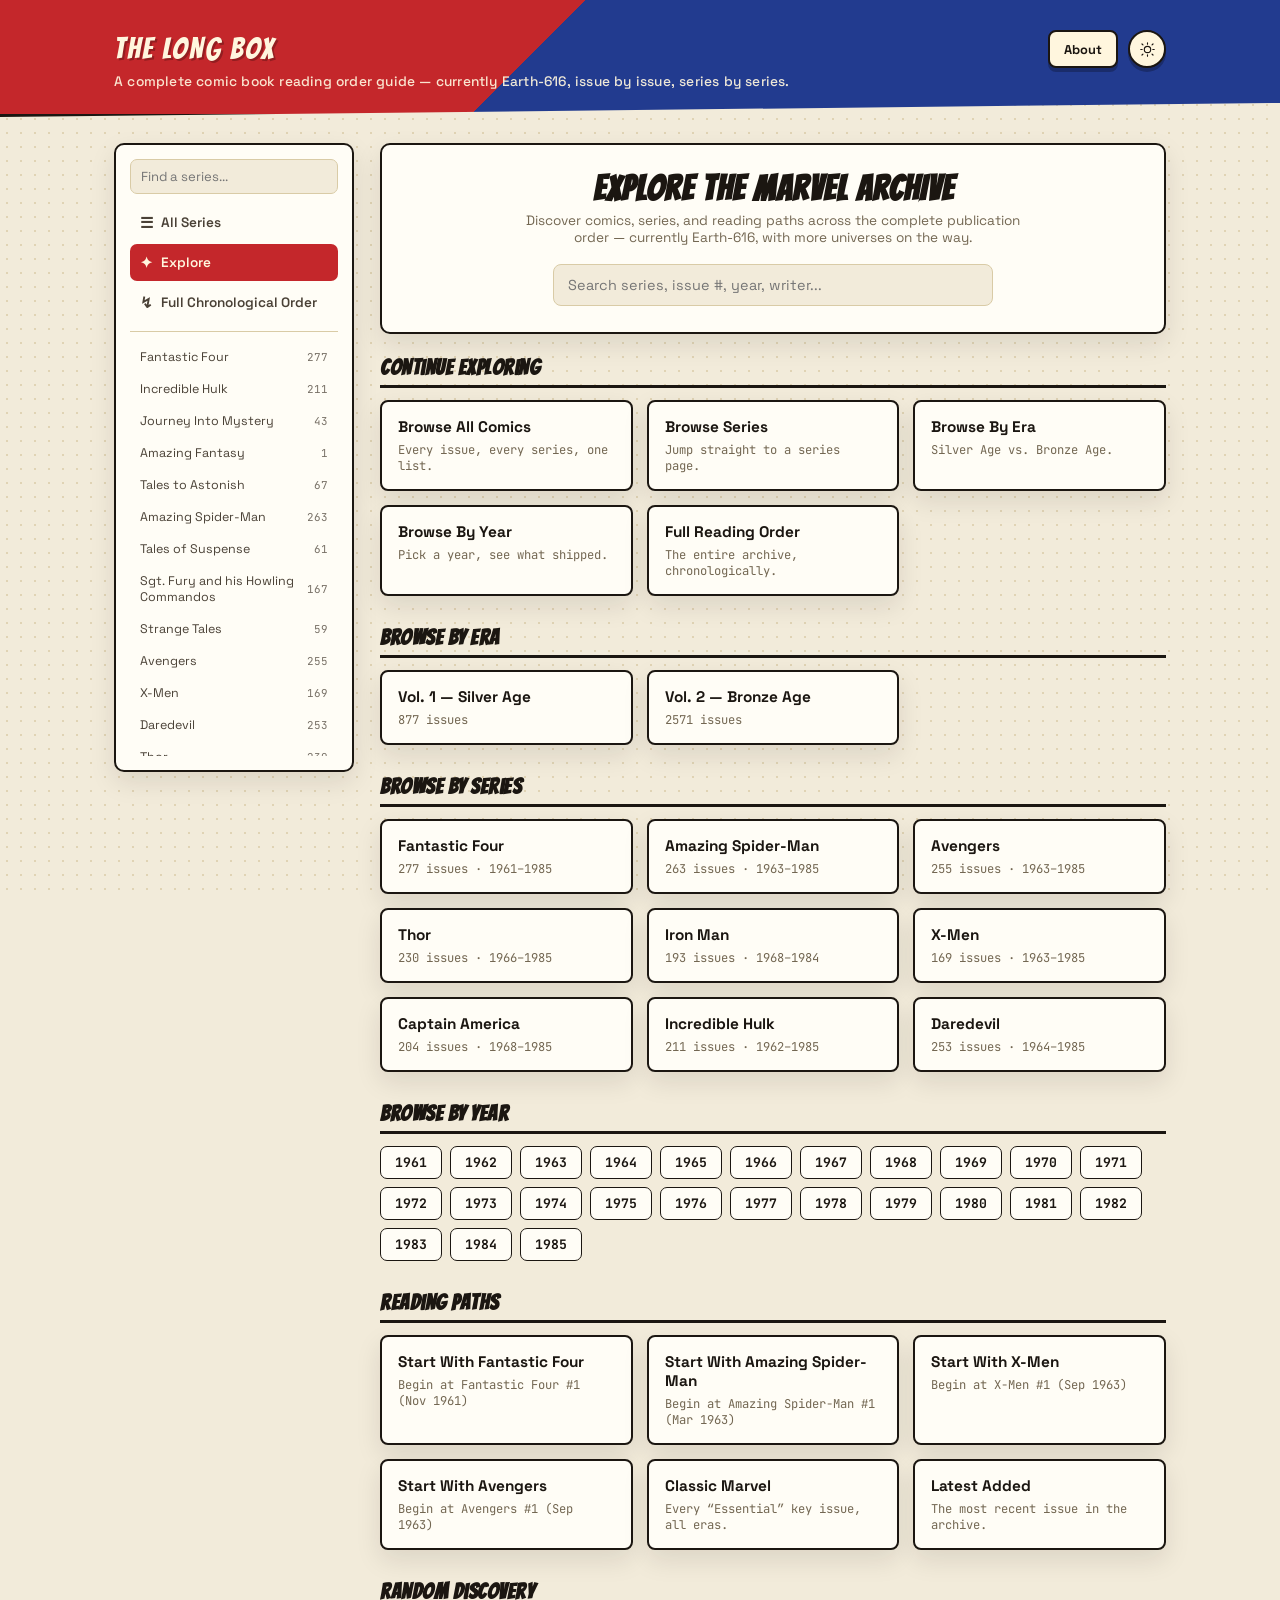
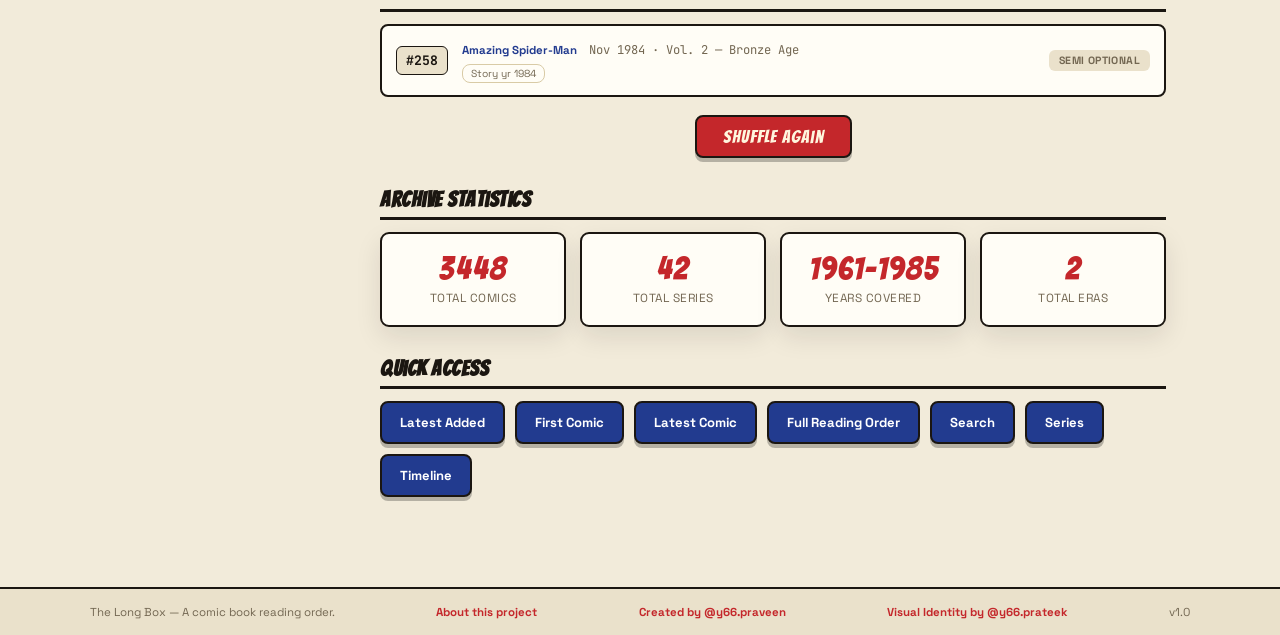
==== index.html @ dbb51177 "Initial commit - Theta site for Netlify" ====
<!DOCTYPE html>
<html lang="en">
<head>
<meta charset="UTF-8">
<meta name="viewport" content="width=device-width, initial-scale=1.0">

<meta name="theme-color" content="#C4272B" media="(prefers-color-scheme: light)">
<meta name="theme-color" content="#15110D" media="(prefers-color-scheme: dark)">

<title>The Long Box — Complete Marvel Comics Reading Order Guide</title>
<meta name="description" content="The Long Box is a free, publication-order comic book reading guide. Currently covering Marvel's Earth-616 — every issue of every series from Fantastic Four #1 (1961) through Secret Wars (1985) — with more universes and eras planned.">
<meta name="keywords" content="Marvel reading order, comic book reading order, Earth-616, Marvel reading guide, comic book guide, Marvel timeline, publication order, comic chronology, Marvel events, classic Marvel comics">
<!-- TODO once deployed: replace https://example.com with your real Cloudflare Pages
     domain in the 3 places below (canonical, og:image, JSON-LD url). Everything else
     on the page updates itself automatically -- these 3 are the only hardcoded ones,
     because search engines and link-preview bots read them without running JS. -->
<link rel="canonical" id="canonicalLink" href="https://thelongbox.pages.dev/">

<meta property="og:type" content="website">
<meta property="og:title" content="The Long Box — Complete Marvel Comics Reading Order">
<meta property="og:description" content="A complete comic book reading guide, in real publication order — currently Marvel's Earth-616, from Fantastic Four #1 to Secret Wars, with more to come.">
<meta property="og:image" content="https://thelongbox.pages.dev/social-preview.png">
<meta property="og:url" content="https://thelongbox.pages.dev/">
<meta property="og:site_name" content="The Long Box">
<meta property="og:locale" content="en_US">

<meta name="twitter:card" content="summary_large_image">
<meta name="twitter:title" content="The Long Box — Complete Marvel Comics Reading Order">
<meta name="twitter:description" content="A complete comic book reading guide, in real publication order — currently Marvel's Earth-616, from Fantastic Four #1 to Secret Wars, with more to come.">
<meta name="twitter:image" content="https://thelongbox.pages.dev/social-preview.png">

<link rel="icon" type="image/x-icon" href="/favicon.ico">

<script type="application/ld+json" id="jsonld-website">
{
  "@context": "https://schema.org",
  "@type": "WebSite",
  "name": "The Long Box",
  "alternateName": "616 Archive",
  "description": "A publication-order comic book reading guide, currently covering Marvel's Earth-616.",
  "url": "https://thelongbox.pages.dev/"
}
</script>

<link rel="preconnect" href="https://fonts.googleapis.com">
<link rel="preconnect" href="https://fonts.gstatic.com" crossorigin>
<link href="https://fonts.googleapis.com/css2?family=Bangers&family=Space+Grotesk:wght@400;500;600;700&family=JetBrains+Mono:wght@400;500;700&display=swap" rel="stylesheet">
<link rel="stylesheet" href="/style.css">
<script>
(function () {
  try {
    var saved = localStorage.getItem("archive616_theme");
    var theme = saved === "dark" || saved === "light"
      ? saved
      : (window.matchMedia && window.matchMedia("(prefers-color-scheme: dark)").matches ? "dark" : "light");
    if (theme === "dark") document.documentElement.setAttribute("data-theme", "dark");
  } catch (e) {}
})();
</script>
</head>
<body>

<div class="halftone-layer" aria-hidden="true"></div>

<header class="site-header">
  <div class="header-inner">
    <a href="/" class="brand" data-link>
      <span class="brand-word">THE LONG BOX</span>
    </a>
    <p class="tagline">A complete comic book reading order guide — currently Earth-616, issue by issue, series by series.</p>
    <div class="header-actions">
      <a href="/about" class="about-btn" data-link title="About this project">About</a>
      <button id="themeToggle" class="theme-toggle" type="button" aria-label="Toggle dark mode" title="Toggle dark mode">
        <svg class="icon-sun" viewBox="0 0 24 24" fill="none" xmlns="http://www.w3.org/2000/svg">
          <circle cx="12" cy="12" r="4.5" stroke="currentColor" stroke-width="1.6"/>
          <path d="M12 2.5V4.5M12 19.5V21.5M4.5 12H2.5M21.5 12H19.5M5.6 5.6L4.2 4.2M19.8 19.8L18.4 18.4M18.4 5.6L19.8 4.2M4.2 19.8L5.6 18.4" stroke="currentColor" stroke-width="1.6" stroke-linecap="round"/>
        </svg>
        <svg class="icon-moon" viewBox="0 0 24 24" fill="none" xmlns="http://www.w3.org/2000/svg">
          <path d="M20 14.5A8.5 8.5 0 1 1 9.5 4a7 7 0 0 0 10.5 10.5Z" stroke="currentColor" stroke-width="1.6" stroke-linejoin="round"/>
        </svg>
      </button>
      <button id="menuToggle" class="menu-toggle" type="button" aria-label="Open series navigation" aria-controls="seriesNav" aria-expanded="false">
        <span></span><span></span><span></span>
      </button>
    </div>
  </div>
</header>

<div class="app-shell">
  <nav class="series-nav" id="seriesNav">
    <div class="nav-search">
      <input type="text" id="navSearch" placeholder="Find a series...">
    </div>
    <a href="/browse" class="nav-link nav-home" id="navHome" data-link>
      <span class="nav-icon">&#9776;</span> All Series
    </a>
    <a href="/" class="nav-link nav-explore" id="navExplore" data-link>
      <span class="nav-icon">&#10022;</span> Explore
    </a>
    <a href="/all" class="nav-link nav-chrono" id="navChrono" data-link>
      <span class="nav-icon">&#8623;</span> Full Chronological Order
    </a>
    <div class="nav-divider"></div>
    <div class="nav-series-list" id="navSeriesList"></div>
  </nav>

  <main class="page-area" id="pageArea">
    <!-- Views render here -->
  </main>
</div>

<button id="scrollTopBtn" class="scroll-top-btn" title="Back to top">&uarr;</button>

<div class="modal-overlay" id="modalOverlay">
  <div class="modal-box">
    <button class="modal-close" id="modalClose" aria-label="Close">&times;</button>
    <div class="modal-burst" id="modalBurst"></div>
    <div class="modal-content">
      <span class="modal-series" id="modalSeries"></span>
      <h2 id="modalTitle"></h2>
      <div class="modal-summary" id="modalSummary"></div>
      <div class="modal-meta-grid" id="modalMetaGrid"></div>
      <div class="modal-tags" id="modalTags"></div>
    </div>
    <div class="modal-nav">
      <button class="modal-nav-btn" id="modalPrev" aria-label="Previous issue">&larr; Prev</button>
      <button class="modal-nav-btn" id="modalNext" aria-label="Next issue">Next &rarr;</button>
    </div>
  </div>
</div>

<footer class="site-footer">
  <div class="footer-inner">
    <span>The Long Box — A comic book reading order.</span>
    <a href="/about">About this project</a>
    <a href="https://www.instagram.com/y66.praveen/" target="_blank" rel="noopener">
      Created by @y66.praveen
    </a>
    <a href="https://www.instagram.com/y66.prateek/" target="_blank" rel="noopener">
      Visual Identity by @y66.prateek
    </a>
    <span class="footer-dim">v1.0</span>
  </div>
</footer>

<script src="/data.js"></script>
<script src="/enrichment.js"></script>
<script src="/seo.js"></script>
<script src="/script.js"></script>
<!-- Cloudflare Web Analytics -->
 <script type='module' src='https://static.cloudflareinsights.com/beacon.min.js' data-cf-beacon='{"token": "ceadc374beae4805a41a03b16fdb3e77"}'></script>
<!-- End Cloudflare Web Analytics -->
</body>
</html>
---- style.css ----
:root {
  --paper: #F2EBDA;
  --paper-alt: #EAE1CB;
  --card: #FFFDF6;
  --ink: #1B1611;
  --ink-soft: #4A4136;
  --text-dim: #736752;
  --red: #C4272B;
  --red-soft: rgba(196,39,43,0.12);
  --blue: #223B8F;
  --blue-soft: rgba(34,59,143,0.10);
  --gold: #DDA02E;
  --gold-soft: rgba(221,160,46,0.16);
  --border: #D9CBA6;
  --border-strong: #1B1611;
  --done: #2E7D4F;
  --ease: cubic-bezier(0.16, 1, 0.3, 1);
  --shadow: 0 10px 26px rgba(27,22,17,0.10);
  --font-display: "Bangers", cursive;
  --font-body: "Space Grotesk", sans-serif;
  --font-mono: "JetBrains Mono", monospace;
}

[data-theme="dark"] {
  --paper: #15110D;
  --paper-alt: #1C1712;
  --card: #201A14;
  --ink: #F1E9D6;
  --ink-soft: #CBBFA6;
  --text-dim: #93876F;
  --red: #E85559;
  --red-soft: rgba(232,85,89,0.14);
  --blue: #6E8AE8;
  --blue-soft: rgba(110,138,232,0.14);
  --gold: #F0BE5A;
  --gold-soft: rgba(240,190,90,0.16);
  --border: rgba(230,213,175,0.16);
  --border-strong: #F1E9D6;
  --done: #4CAF74;
  --shadow: 0 14px 34px rgba(0,0,0,0.4);
}

* { box-sizing: border-box; }
html { scroll-behavior: smooth; }
body {
  margin: 0;
  font-family: var(--font-body);
  background: var(--paper);
  color: var(--ink);
  min-height: 100vh;
  position: relative;
  overflow-x: hidden;
  transition: background-color 0.25s ease, color 0.25s ease;
}

/* Halftone dot texture overlay */
.halftone-layer {
  position: fixed;
  inset: 0;
  z-index: -1;
  pointer-events: none;
  opacity: 0.5;
  background-image: radial-gradient(circle, var(--border) 1px, transparent 1.2px);
  background-size: 14px 14px;
  mix-blend-mode: multiply;
}
[data-theme="dark"] .halftone-layer { mix-blend-mode: screen; opacity: 0.06; }

/* ---------------- Header ---------------- */
.site-header {
  position: relative;
  border-bottom: 3px solid var(--border-strong);
  background:
    linear-gradient(135deg, var(--red) 0%, var(--red) 42%, var(--blue) 42%, var(--blue) 100%);
  clip-path: polygon(0 0, 100% 0, 100% 88%, 0 100%);
  padding-bottom: 14px;
}
.header-inner {
  max-width: 1100px;
  margin: 0 auto;
  padding: 30px 24px 10px;
  display: flex;
  align-items: center;
  flex-wrap: wrap;
  gap: 4px 18px;
  position: relative;
}
.brand {
  display: flex;
  align-items: center;
  gap: 12px;
  text-decoration: none;
  line-height: 1;
  order: 1;
}
.brand-word {
  font-family: var(--font-display);
  font-size: 1.9rem;
  color: #FFF6DE;
  letter-spacing: 2px;
  text-shadow: 2px 2px 0 rgba(0,0,0,0.25);
}
.tagline {
  flex-basis: 100%;
  color: #FFF6DE;
  opacity: 0.92;
  font-size: 0.86rem;
  font-weight: 500;
  margin: 0;
  letter-spacing: 0.2px;
  order: 3;
}
.header-actions {
  display: flex;
  align-items: center;
  gap: 10px;
  margin-left: auto;
  order: 2;
}
.about-btn {
  font-family: var(--font-body);
  font-weight: 700;
  font-size: 0.8rem;
  color: #1B1611;
  background: #FFF6DE;
  border: 2px solid var(--border-strong);
  padding: 0 14px;
  height: 38px;
  display: flex;
  align-items: center;
  border-radius: 8px;
  text-decoration: none;
  box-shadow: 0 4px 0 rgba(0,0,0,0.25);
  transition: transform 0.15s var(--ease);
  white-space: nowrap;
}
.about-btn:hover { transform: translateY(-2px); }
.theme-toggle {
  width: 38px;
  height: 38px;
  border-radius: 50%;
  background: #FFF6DE;
  border: 2px solid var(--border-strong);
  color: #1B1611;
  display: flex;
  align-items: center;
  justify-content: center;
  cursor: pointer;
  box-shadow: 0 4px 0 rgba(0,0,0,0.25);
  transition: transform 0.15s var(--ease);
  flex-shrink: 0;
}
.theme-toggle:hover { transform: translateY(-2px); }
.theme-toggle:active { transform: translateY(1px); box-shadow: 0 2px 0 rgba(0,0,0,0.25); }
.theme-toggle svg { width: 17px; height: 17px; }
.theme-toggle .icon-moon { display: none; }
[data-theme="dark"] .theme-toggle .icon-sun { display: none; }
[data-theme="dark"] .theme-toggle .icon-moon { display: block; }

.menu-toggle {
  display: none;
  width: 38px;
  height: 38px;
  background: #FFF6DE;
  border: 2px solid var(--border-strong);
  border-radius: 9px;
  cursor: pointer;
  align-items: center;
  justify-content: center;
  flex-direction: column;
  gap: 4px;
  box-shadow: 0 4px 0 rgba(0,0,0,0.25);
  flex-shrink: 0;
}
.menu-toggle span { width: 16px; height: 2px; background: #1B1611; border-radius: 2px; transition: transform 0.2s var(--ease), opacity 0.2s var(--ease); }
.menu-toggle.active span:nth-child(1) { transform: translateY(6px) rotate(45deg); }
.menu-toggle.active span:nth-child(2) { opacity: 0; }
.menu-toggle.active span:nth-child(3) { transform: translateY(-6px) rotate(-45deg); }

/* ---------------- App shell / layout ---------------- */
.app-shell {
  max-width: 1100px;
  margin: 0 auto;
  display: grid;
  grid-template-columns: 240px 1fr;
  gap: 26px;
  padding: 26px 24px 60px;
  align-items: start;
}

.series-nav {
  position: sticky;
  top: 20px;
  background: var(--card);
  border: 2px solid var(--border-strong);
  border-radius: 10px;
  box-shadow: var(--shadow);
  padding: 14px;
  max-height: calc(100vh - 40px);
  overflow-y: auto;
}
.nav-search input {
  width: 100%;
  padding: 8px 10px;
  border-radius: 7px;
  border: 1.5px solid var(--border);
  background: var(--paper);
  color: var(--ink);
  font-family: var(--font-body);
  font-size: 0.82rem;
  margin-bottom: 10px;
}
.nav-search input:focus { outline: none; border-color: var(--blue); }
.nav-link {
  display: flex;
  align-items: center;
  gap: 8px;
  padding: 9px 10px;
  border-radius: 7px;
  color: var(--ink-soft);
  text-decoration: none;
  font-size: 0.85rem;
  font-weight: 600;
  margin-bottom: 3px;
  transition: background 0.15s var(--ease), color 0.15s var(--ease);
}
.nav-icon { font-size: 0.95rem; }
.nav-link:hover { background: var(--gold-soft); color: var(--ink); }
.nav-link.active { background: var(--red); color: #FFF6DE; }
.nav-divider { height: 1px; background: var(--border); margin: 10px 0; }
.nav-series-list { display: flex; flex-direction: column; gap: 2px; max-height: 46vh; overflow-y: auto; }
.nav-series-item {
  display: flex;
  justify-content: space-between;
  align-items: center;
  gap: 6px;
  padding: 7px 10px;
  border-radius: 6px;
  color: var(--ink-soft);
  text-decoration: none;
  font-size: 0.78rem;
  transition: background 0.15s var(--ease), color 0.15s var(--ease);
}
.nav-series-item:hover { background: var(--blue-soft); color: var(--ink); }
.nav-series-item.active { background: var(--blue); color: #fff; }
.nav-series-count { font-family: var(--font-mono); font-size: 0.68rem; opacity: 0.75; }

.page-area { min-width: 0; }

/* ---------------- Page header / hero ---------------- */
.page-title-row {
  display: flex;
  align-items: baseline;
  gap: 14px;
  flex-wrap: wrap;
  margin-bottom: 4px;
}
.page-title {
  font-family: var(--font-display);
  font-size: 2.2rem;
  color: var(--ink);
  letter-spacing: 1px;
  margin: 0;
  line-height: 1;
}
.page-subtitle { color: var(--text-dim); font-size: 0.85rem; margin: 6px 0 18px; }

/* ---------------- Series grid (home) ---------------- */
.series-grid {
  display: grid;
  grid-template-columns: repeat(auto-fill, minmax(210px, 1fr));
  gap: 16px;
  margin-top: 18px;
}
.spine-card {
  background: var(--card);
  border: 2px solid var(--border-strong);
  border-radius: 8px;
  padding: 16px 16px 14px;
  text-decoration: none;
  color: var(--ink);
  position: relative;
  overflow: hidden;
  box-shadow: var(--shadow);
  transition: transform 0.18s var(--ease), box-shadow 0.18s var(--ease);
}
.spine-card::before {
  content: "";
  position: absolute;
  left: 0; top: 0; bottom: 0;
  width: 7px;
  background: var(--spine-color, var(--red));
}
.spine-card:hover { transform: translateY(-3px) rotate(-0.5deg); box-shadow: 0 16px 30px rgba(27,22,17,0.16); }
.spine-title {
  font-weight: 700;
  font-size: 1.02rem;
  margin: 0 0 8px;
  line-height: 1.25;
  padding-left: 6px;
}
.spine-meta {
  display: flex;
  justify-content: space-between;
  align-items: center;
  padding-left: 6px;
  font-size: 0.74rem;
  color: var(--text-dim);
  font-family: var(--font-mono);
}
.spine-progress-ring {
  width: 30px; height: 30px;
  border-radius: 50%;
  flex-shrink: 0;
  background: conic-gradient(var(--done) calc(var(--pct,0) * 1%), var(--border) 0);
  display: flex; align-items: center; justify-content: center;
}
.spine-progress-ring::after {
  content: "";
  width: 21px; height: 21px;
  border-radius: 50%;
  background: var(--card);
}

/* ---------------- Explore page ---------------- */
.explore-hero {
  background: var(--card);
  border: 2px solid var(--border-strong);
  border-radius: 10px;
  padding: 26px 24px;
  margin-bottom: 22px;
  box-shadow: var(--shadow);
  text-align: center;
}
.explore-hero-title { margin: 0 0 6px; }
.explore-hero-subtitle { margin: 0 auto 18px; max-width: 520px; }
.explore-hero-search { max-width: 440px; margin: 0 auto; }
.explore-hero-search input {
  width: 100%;
  font-family: var(--font-body);
  font-size: 0.9rem;
  border: 1.5px solid var(--border);
  background: var(--paper);
  color: var(--ink);
  padding: 11px 14px;
  border-radius: 8px;
}
.explore-hero-search input:focus { outline: none; border-color: var(--blue); }

.explore-section { margin-bottom: 30px; }
.explore-section-title {
  font-family: var(--font-display);
  font-size: 1.35rem;
  color: var(--ink);
  letter-spacing: 0.5px;
  margin: 0 0 12px;
  padding-bottom: 6px;
  border-bottom: 3px solid var(--border-strong);
}

.explore-card-grid {
  display: grid;
  grid-template-columns: repeat(auto-fill, minmax(200px, 1fr));
  gap: 14px;
}
.explore-card-grid-lg { grid-template-columns: repeat(auto-fill, minmax(220px, 1fr)); }

.browse-card {
  display: block;
  background: var(--card);
  border: 2px solid var(--border-strong);
  border-radius: 8px;
  padding: 15px 16px;
  text-decoration: none;
  color: var(--ink);
  box-shadow: var(--shadow);
  transition: transform 0.18s var(--ease), box-shadow 0.18s var(--ease);
}
.browse-card:hover { transform: translateY(-3px) rotate(-0.4deg); box-shadow: 0 16px 30px rgba(27,22,17,0.16); }
.browse-card h3 { font-size: 0.96rem; margin: 0 0 6px; font-weight: 700; }
.browse-card p { font-size: 0.76rem; color: var(--text-dim); margin: 0; font-family: var(--font-mono); }

.explore-year-grid { display: flex; flex-wrap: wrap; gap: 8px; }
.year-chip {
  font-family: var(--font-mono);
  font-weight: 700;
  font-size: 0.82rem;
  background: var(--card);
  border: 1.5px solid var(--border-strong);
  color: var(--ink);
  padding: 7px 14px;
  border-radius: 7px;
  text-decoration: none;
  transition: background 0.15s var(--ease), color 0.15s var(--ease), transform 0.15s var(--ease);
}
.year-chip:hover { background: var(--blue); color: #fff; transform: translateY(-2px); }

.explore-stats-grid {
  display: grid;
  grid-template-columns: repeat(auto-fit, minmax(150px, 1fr));
  gap: 14px;
}
.stat-block {
  background: var(--card);
  border: 2px solid var(--border-strong);
  border-radius: 9px;
  padding: 18px;
  text-align: center;
  box-shadow: var(--shadow);
}
.stat-number { display: block; font-family: var(--font-display); font-size: 2rem; color: var(--red); letter-spacing: 1px; }
.stat-label { font-size: 0.74rem; color: var(--text-dim); text-transform: uppercase; letter-spacing: 0.5px; }

.explore-quick-grid { display: flex; flex-wrap: wrap; gap: 10px; }
.quick-access-btn {
  font-family: var(--font-body);
  font-weight: 700;
  font-size: 0.82rem;
  background: var(--blue);
  color: #fff;
  border: 2px solid var(--border-strong);
  padding: 11px 18px;
  border-radius: 8px;
  text-decoration: none;
  box-shadow: 0 4px 0 rgba(0,0,0,0.25);
  transition: transform 0.15s var(--ease);
}
.quick-access-btn:hover { transform: translateY(-2px); }

.random-card { cursor: pointer; margin-bottom: 12px; }
.shuffle-btn { margin: 0; }

/* ---------------- Toolbar ---------------- */
.toolbar {
  display: flex;
  flex-wrap: wrap;
  gap: 10px;
  align-items: center;
  margin-bottom: 16px;
  padding: 12px;
  background: var(--card);
  border: 2px solid var(--border-strong);
  border-radius: 9px;
  box-shadow: var(--shadow);
}
.tb-group { display: flex; gap: 6px; flex-wrap: wrap; align-items: center; }
.tb-select, .tb-search input, .tb-btn {
  font-family: var(--font-body);
  font-size: 0.8rem;
  border: 1.5px solid var(--border);
  background: var(--paper);
  color: var(--ink);
  padding: 7px 11px;
  border-radius: 7px;
  cursor: pointer;
}
.tb-select:focus, .tb-search input:focus { outline: none; border-color: var(--blue); }
.tb-btn { display: flex; align-items: center; gap: 5px; font-weight: 600; }
.tb-btn:hover { border-color: var(--gold); }
.tb-btn.active { background: var(--blue); color: #fff; border-color: var(--blue); }

/* ---------------- Multi-select filter dropdown ---------------- */
.multi-select { position: relative; }
.multi-select-btn { white-space: nowrap; }
.multi-select-btn.active { background: var(--blue); color: #fff; border-color: var(--blue); }
.multi-select-panel {
  display: none;
  position: absolute;
  top: calc(100% + 6px);
  left: 0;
  z-index: 40;
  background: var(--card);
  border: 2px solid var(--border-strong);
  border-radius: 8px;
  box-shadow: var(--shadow);
  padding: 8px;
  min-width: 190px;
}
.multi-select-panel.open { display: block; }
.multi-select-row {
  display: flex;
  align-items: center;
  gap: 7px;
  font-size: 0.8rem;
  padding: 6px 8px;
  border-radius: 6px;
  cursor: pointer;
  white-space: nowrap;
}
.multi-select-row:hover { background: var(--gold-soft); }
.multi-select-row input { cursor: pointer; accent-color: var(--blue); }
.tb-search input { min-width: 160px; cursor: text; }
.tb-spacer { flex: 1; }
.tb-progress { display: flex; align-items: center; gap: 8px; font-size: 0.78rem; color: var(--text-dim); font-family: var(--font-mono); }
.tb-progress-track { width: 90px; height: 6px; background: var(--border); border-radius: 4px; overflow: hidden; }
.tb-progress-fill { height: 100%; background: var(--done); border-radius: 4px; transition: width 0.3s var(--ease); }

/* ---------------- Issue list / panels ---------------- */
.issue-list { display: flex; flex-direction: column; gap: 10px; }

.issue-card {
  display: flex;
  align-items: center;
  gap: 14px;
  background: var(--card);
  border: 2px solid var(--border-strong);
  border-radius: 8px;
  padding: 12px 14px;
  cursor: pointer;
  position: relative;
  transition: transform 0.12s var(--ease), box-shadow 0.12s var(--ease);
}
.issue-card:hover { transform: translateX(3px); box-shadow: var(--shadow); }
.issue-card.watched { opacity: 0.6; }
.issue-card.watched .issue-num { background: var(--done); color: #fff; }

.issue-num {
  font-family: var(--font-mono);
  font-weight: 700;
  font-size: 0.82rem;
  background: var(--paper-alt);
  border: 1.5px solid var(--border-strong);
  min-width: 52px;
  text-align: center;
  padding: 5px 6px;
  border-radius: 6px;
  flex-shrink: 0;
}
.issue-main { flex: 1; min-width: 0; }
.issue-series-tag { font-size: 0.72rem; color: var(--blue); font-weight: 700; margin-right: 8px; }
.issue-date { font-size: 0.76rem; color: var(--text-dim); font-family: var(--font-mono); }
.issue-summary { font-size: 0.78rem; color: var(--ink-soft); margin-top: 4px; font-style: italic; }
.issue-tags { display: flex; gap: 5px; flex-wrap: wrap; margin-top: 5px; }
.tag-pill {
  font-size: 0.64rem;
  padding: 2px 8px;
  border-radius: 8px;
  border: 1px solid var(--border);
  color: var(--text-dim);
  white-space: nowrap;
}
.tag-writer { background: var(--blue-soft); color: var(--blue); border-color: transparent; font-weight: 600; }
.imp-badge {
  font-size: 0.66rem;
  font-weight: 700;
  padding: 4px 10px;
  border-radius: 6px;
  text-transform: uppercase;
  letter-spacing: 0.4px;
  flex-shrink: 0;
  white-space: nowrap;
}
.imp-Essential { background: var(--red); color: #fff; }
.imp-Major { background: var(--gold); color: #1B1611; }
.imp-Recommended { background: var(--blue-soft); color: var(--blue); }
.imp-SemiOptional { background: var(--paper-alt); color: var(--text-dim); }
.imp-Optional { background: var(--paper-alt); color: var(--text-dim); }
.imp-ReferenceOnly { background: transparent; color: var(--text-dim); border: 1px dashed var(--border); }

.burst {
  position: absolute;
  top: -8px;
  right: 40px;
  font-family: var(--font-display);
  font-size: 0.62rem;
  color: #1B1611;
  background: var(--gold);
  padding: 3px 9px;
  transform: rotate(-8deg);
  border-radius: 3px;
  box-shadow: 0 2px 0 rgba(0,0,0,0.2);
  letter-spacing: 0.5px;
}

.watch-checkbox {
  width: 26px; height: 26px;
  border-radius: 50%;
  border: 2px solid var(--border-strong);
  background: var(--paper);
  display: flex; align-items: center; justify-content: center;
  cursor: pointer;
  flex-shrink: 0;
}
.watch-checkbox svg { width: 13px; height: 13px; opacity: 0; transition: opacity 0.15s var(--ease); }
.watch-checkbox.checked { background: var(--done); border-color: var(--done); }
.watch-checkbox.checked svg { opacity: 1; }

.load-more-btn {
  display: block;
  margin: 18px auto 0;
  font-family: var(--font-display);
  font-size: 1.1rem;
  letter-spacing: 1px;
  background: var(--red);
  color: #FFF6DE;
  border: 2px solid var(--border-strong);
  padding: 10px 26px;
  border-radius: 8px;
  cursor: pointer;
  box-shadow: 0 4px 0 rgba(0,0,0,0.25);
}
.load-more-btn:hover { transform: translateY(-2px); }
.load-more-btn:active { transform: translateY(1px); box-shadow: 0 2px 0 rgba(0,0,0,0.25); }

.empty-msg { text-align: center; color: var(--text-dim); padding: 50px 0; font-size: 0.95rem; }

/* Year divider */
.year-divider {
  font-family: var(--font-display);
  font-size: 1.3rem;
  color: var(--red);
  letter-spacing: 1px;
  margin: 22px 0 4px;
  padding-bottom: 4px;
  border-bottom: 3px solid var(--border-strong);
}
.year-divider:first-child { margin-top: 0; }

/* ---------------- Modal ---------------- */
.modal-overlay {
  display: none;
  position: fixed;
  inset: 0;
  background: rgba(20,15,10,0.55);
  backdrop-filter: blur(3px);
  align-items: center;
  justify-content: center;
  padding: 20px;
  z-index: 100;
}
.modal-overlay.open { display: flex; }
.modal-box {
  background: var(--card);
  border: 3px solid var(--border-strong);
  border-radius: 12px;
  max-width: 440px;
  width: 100%;
  max-height: 86vh;
  overflow-y: auto;
  position: relative;
  box-shadow: 0 30px 70px rgba(0,0,0,0.35);
  animation: modalIn 0.25s var(--ease);
}
@keyframes modalIn { from { opacity: 0; transform: translateY(12px) scale(0.98); } to { opacity: 1; transform: translateY(0) scale(1); } }
.modal-burst {
  height: 64px;
  background: linear-gradient(135deg, var(--red), var(--blue));
  border-radius: 9px 9px 0 0;
}
.modal-close {
  position: absolute;
  top: 12px; right: 14px;
  width: 30px; height: 30px;
  border-radius: 50%;
  background: rgba(255,255,255,0.85);
  border: 2px solid var(--border-strong);
  color: #1B1611;
  font-size: 1.2rem;
  cursor: pointer;
  display: flex; align-items: center; justify-content: center;
}
.modal-content { padding: 18px 24px 6px; }
.modal-series { font-size: 0.72rem; font-weight: 700; color: var(--blue); text-transform: uppercase; letter-spacing: 0.5px; }
.modal-box h2 { font-family: var(--font-display); font-size: 1.6rem; margin: 6px 0 14px; letter-spacing: 0.5px; }
.modal-summary {
  background: var(--gold-soft);
  border-left: 3px solid var(--gold);
  border-radius: 6px;
  padding: 10px 14px;
  margin-bottom: 14px;
}
.modal-summary p { margin: 0; font-size: 0.86rem; line-height: 1.45; font-style: italic; color: var(--ink); }
.meta-unknown { color: var(--text-dim); font-style: italic; font-weight: 400; }
.modal-meta-grid {
  display: grid;
  grid-template-columns: 1fr 1fr;
  gap: 10px;
  padding: 12px 0;
  border-top: 1.5px solid var(--border);
  border-bottom: 1.5px solid var(--border);
  margin-bottom: 14px;
}
.modal-meta-item { font-size: 0.78rem; }
.modal-meta-label { display: block; color: var(--text-dim); font-size: 0.66rem; text-transform: uppercase; letter-spacing: 0.4px; margin-bottom: 2px; }
.modal-tags { display: flex; flex-wrap: wrap; gap: 6px; padding-bottom: 18px; }
.modal-nav { display: flex; justify-content: space-between; padding: 12px 24px 20px; border-top: 1.5px solid var(--border); }
.modal-nav-btn {
  background: transparent;
  border: 1.5px solid var(--border);
  color: var(--ink-soft);
  padding: 7px 14px;
  border-radius: 7px;
  font-size: 0.8rem;
  cursor: pointer;
  font-weight: 600;
}
.modal-nav-btn:hover:not(:disabled) { border-color: var(--blue); color: var(--blue); }
.modal-nav-btn:disabled { opacity: 0.3; cursor: default; }

/* ---------------- Scroll to top ---------------- */
.scroll-top-btn {
  position: fixed;
  bottom: 22px; right: 22px;
  width: 42px; height: 42px;
  border-radius: 50%;
  border: 2px solid var(--border-strong);
  background: var(--red);
  color: #FFF6DE;
  font-size: 1.2rem;
  cursor: pointer;
  display: none;
  align-items: center; justify-content: center;
  z-index: 50;
  box-shadow: 0 4px 0 rgba(0,0,0,0.25);
}
.scroll-top-btn.visible { display: flex; }
.scroll-top-btn:hover { transform: translateY(-2px); }

/* ---------------- Footer ---------------- */
.site-footer { border-top: 2px solid var(--border-strong); padding: 16px 24px; background: var(--paper-alt); }
.footer-inner { max-width: 1100px; margin: 0 auto; display: flex; flex-wrap: wrap; justify-content: space-between; gap: 6px; font-size: 0.72rem; color: var(--text-dim); }
.footer-inner a { color: var(--red); text-decoration: none; font-weight: 700; }
.footer-inner a:hover { text-decoration: underline; }

/* ---------------- About page ---------------- */
.about-box {
  background: var(--card);
  border: 2px solid var(--border-strong);
  border-radius: 10px;
  padding: 18px 22px;
  margin-bottom: 16px;
  box-shadow: var(--shadow);
}
.about-box h2 {
  font-family: var(--font-display);
  font-size: 1.3rem;
  color: var(--gold);
  letter-spacing: 0.5px;
  margin: 0 0 10px;
  padding-bottom: 8px;
  border-bottom: 2px solid var(--border);
}
.about-box p { font-size: 0.88rem; line-height: 1.6; color: var(--ink-soft); margin: 0 0 10px; }
.about-box p:last-child { margin-bottom: 0; }
.about-box ul { margin: 0; padding-left: 20px; }
.about-box li { font-size: 0.88rem; line-height: 1.6; color: var(--ink-soft); margin-bottom: 8px; }
.about-box li:last-child { margin-bottom: 0; }
.about-box strong { color: var(--red); }
[data-theme="dark"] .about-box strong { color: var(--gold); }
.about-table { width: 100%; border-collapse: collapse; font-size: 0.86rem; }
.about-table tr { border-bottom: 1px solid var(--border); }
.about-table tr:last-child { border-bottom: none; }
.about-table td { padding: 8px 10px 8px 0; vertical-align: top; color: var(--ink-soft); line-height: 1.5; }
.about-table-key {
  font-family: var(--font-mono);
  font-weight: 700;
  color: var(--red);
  white-space: nowrap;
  width: 1%;
  padding-right: 16px !important;
}
[data-theme="dark"] .about-table-key { color: var(--gold); }

/* ---------------- Responsive ---------------- */
@media (max-width: 860px) {
  .app-shell { grid-template-columns: 1fr; padding: 18px 16px 50px; }
  .series-nav {
    position: fixed;
    top: 0; left: 0; bottom: 0;
    width: 82vw;
    max-width: 320px;
    max-height: none;
    border-radius: 0;
    border-right: 3px solid var(--border-strong);
    transform: translateX(-105%);
    transition: transform 0.28s var(--ease);
    z-index: 90;
  }
  .series-nav.mobile-open { transform: translateX(0); }
  .menu-toggle { display: flex; }

  .header-inner { padding: 20px 16px 10px; gap: 4px 12px; }
  .brand-word { font-size: 1.25rem; letter-spacing: 1px; }
  .tagline { font-size: 0.72rem; }
  .header-actions { gap: 6px; }
  .about-btn { height: 34px; font-size: 0.72rem; padding: 0 10px; }
  .theme-toggle { width: 34px; height: 34px; }
  .menu-toggle { width: 34px; height: 34px; }

  .page-title { font-size: 1.5rem; }
  .page-subtitle { font-size: 0.78rem; }

  .series-grid { grid-template-columns: 1fr; gap: 12px; }

  .toolbar { padding: 10px; gap: 8px; }
  .tb-group { width: 100%; }
  .tb-group.tb-search { order: 5; }
  .tb-select, .tb-btn { flex: 1; min-width: 0; font-size: 0.76rem; padding: 8px 8px; }
  .tb-search input { width: 100%; min-width: 0; }
  .tb-spacer { display: none; }
  .tb-progress { width: 100%; justify-content: space-between; order: 6; }
  .tb-progress-track { flex: 1; }

  .issue-card { flex-wrap: wrap; padding: 12px; gap: 10px; }
  .issue-main { flex-basis: 100%; order: 3; }
  .imp-badge { order: 2; }
  .watch-checkbox { order: 4; margin-left: auto; }
  .burst { top: -10px; right: 10px; font-size: 0.56rem; }

  .modal-box { max-width: 100%; margin: 0 6px; }
  .modal-meta-grid { grid-template-columns: 1fr 1fr; }

  .about-box { padding: 14px 16px; }
  .about-box h2 { font-size: 1.1rem; }

  .site-footer { padding: 14px 16px; }
  .footer-inner { flex-direction: column; gap: 4px; text-align: center; }
}
@media (max-width: 480px) {
  .modal-meta-grid { grid-template-columns: 1fr; }
  .issue-card { flex-wrap: wrap; }
  .brand-word { font-size: 1.05rem; }
  .tagline { display: none; }
}
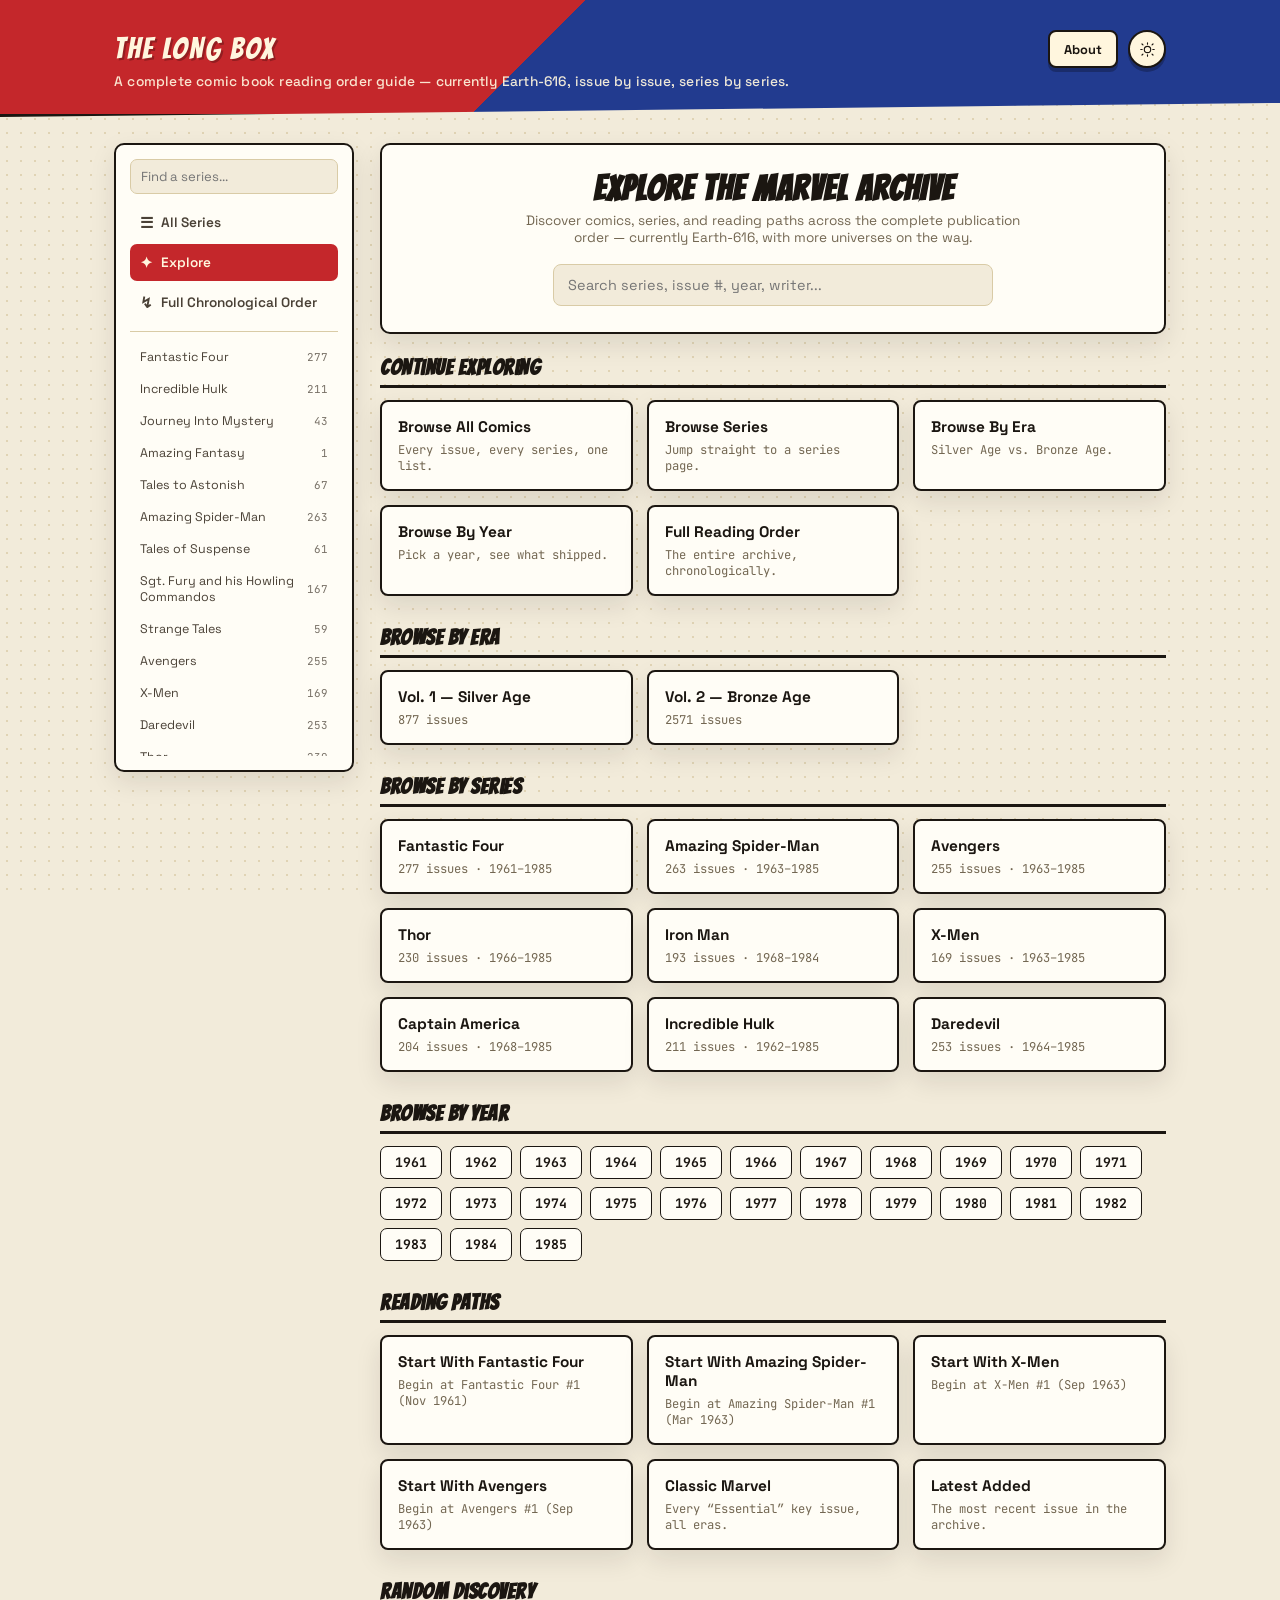
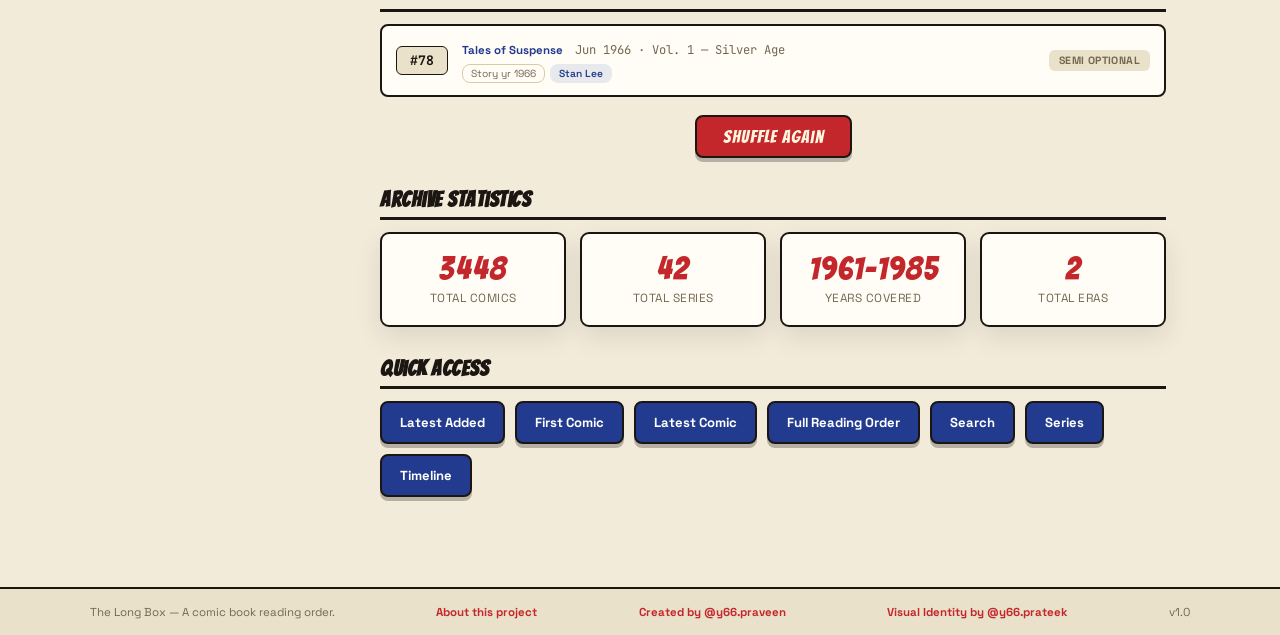
==== commit 91cccd1d: "search console google" ====
--- a/index.html
+++ b/index.html
@@ -14,20 +14,20 @@
      domain in the 3 places below (canonical, og:image, JSON-LD url). Everything else
      on the page updates itself automatically -- these 3 are the only hardcoded ones,
      because search engines and link-preview bots read them without running JS. -->
-<link rel="canonical" id="canonicalLink" href="https://thelongbox.pages.dev/">
+<link rel="canonical" id="canonicalLink" href="https://thelongboxgo.netlify.app">
 
 <meta property="og:type" content="website">
 <meta property="og:title" content="The Long Box — Complete Marvel Comics Reading Order">
 <meta property="og:description" content="A complete comic book reading guide, in real publication order — currently Marvel's Earth-616, from Fantastic Four #1 to Secret Wars, with more to come.">
-<meta property="og:image" content="https://thelongbox.pages.dev/social-preview.png">
-<meta property="og:url" content="https://thelongbox.pages.dev/">
+<meta property="og:image" content="https://thelongboxgo.netlify.appsocial-preview.png">
+<meta property="og:url" content="https://thelongboxgo.netlify.app">
 <meta property="og:site_name" content="The Long Box">
 <meta property="og:locale" content="en_US">
 
 <meta name="twitter:card" content="summary_large_image">
 <meta name="twitter:title" content="The Long Box — Complete Marvel Comics Reading Order">
 <meta name="twitter:description" content="A complete comic book reading guide, in real publication order — currently Marvel's Earth-616, from Fantastic Four #1 to Secret Wars, with more to come.">
-<meta name="twitter:image" content="https://thelongbox.pages.dev/social-preview.png">
+<meta name="twitter:image" content="https://thelongboxgo.netlify.appsocial-preview.png">
 
 <link rel="icon" type="image/x-icon" href="/favicon.ico">
 
@@ -38,7 +38,7 @@
   "name": "The Long Box",
   "alternateName": "616 Archive",
   "description": "A publication-order comic book reading guide, currently covering Marvel's Earth-616.",
-  "url": "https://thelongbox.pages.dev/"
+  "url": "https://thelongboxgo.netlify.app"
 }
 </script>
 
